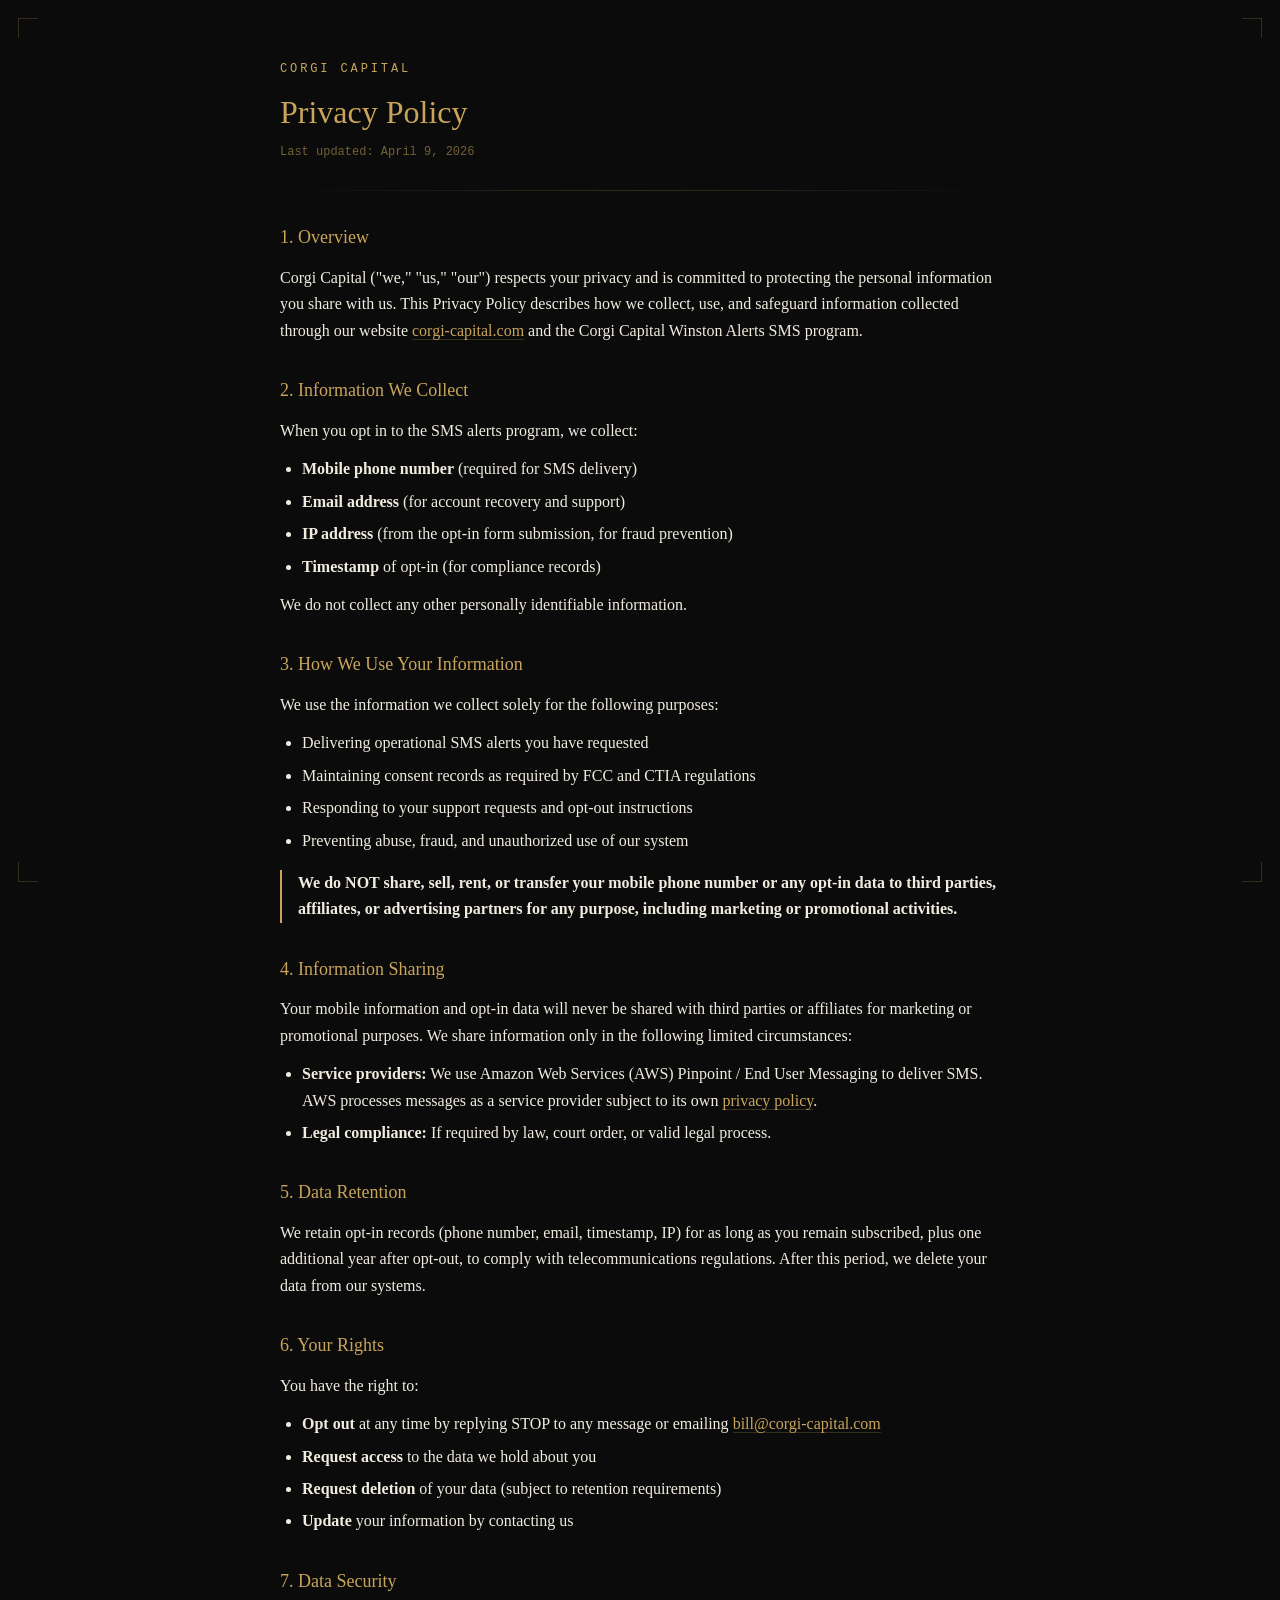
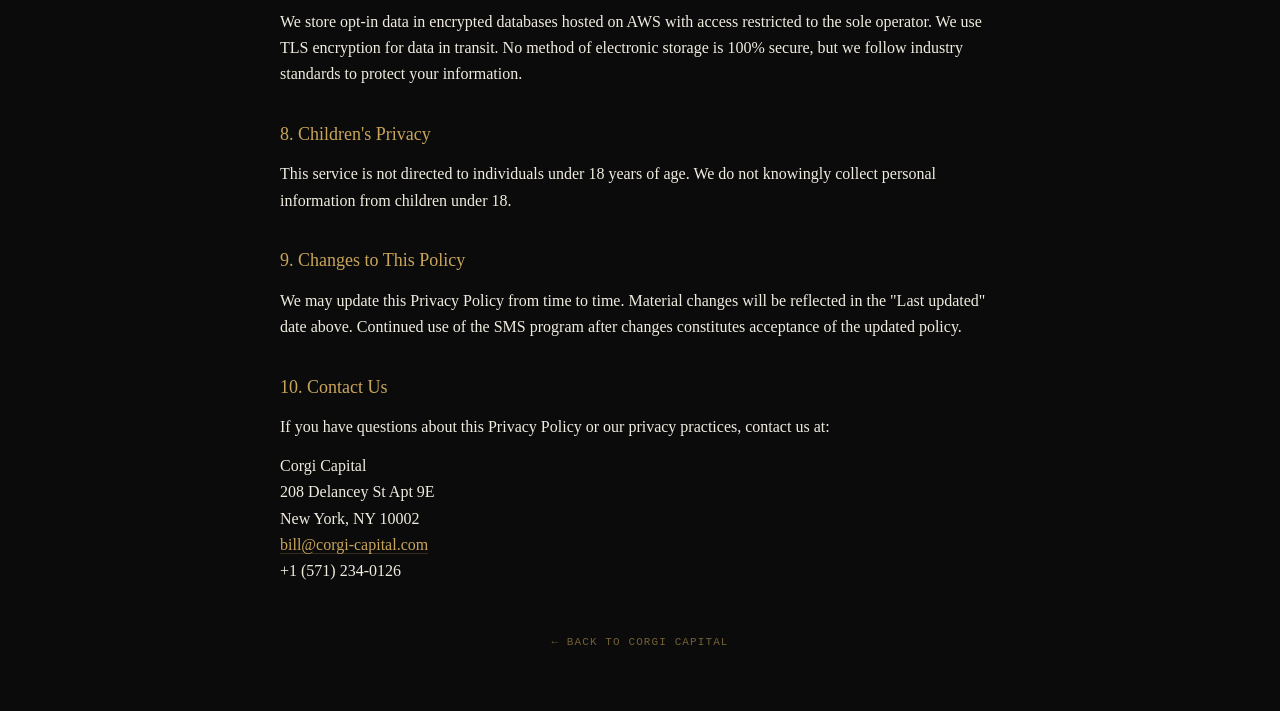
==== privacy/index.html @ 41458cdb "Add SMS opt-in flow + Terms + Privacy for Winston Alerts Required for AWS Pinpoint toll-free SMS reg" ====
<!DOCTYPE html>
<html lang="en">
<head>
  <meta charset="UTF-8" />
  <meta name="viewport" content="width=device-width, initial-scale=1.0" />
  <title>Privacy Policy &mdash; Corgi Capital</title>
  <meta name="description" content="Privacy policy for Corgi Capital and the Winston SMS alerts program." />
  <link rel="canonical" href="https://corgi-capital.com/privacy" />
  <style>
    :root {
      --black:    #0b0b0b;
      --ivory:    #f0ece0;
      --gold:     #c9a55a;
      --gold-dim: rgba(201,165,90,0.55);
      --gold-line:rgba(201,165,90,0.22);
    }
    * { box-sizing: border-box; margin: 0; padding: 0; }
    body {
      background: var(--black);
      color: var(--ivory);
      font-family: 'Cormorant Garamond', Georgia, serif;
      -webkit-font-smoothing: antialiased;
      min-height: 100vh;
      padding: 60px 20px;
      line-height: 1.65;
    }
    .corner { position: fixed; width: 20px; height: 20px; }
    .c-tl { top: 18px; left: 18px;   border-top: 1px solid var(--gold-line); border-left:  1px solid var(--gold-line); }
    .c-tr { top: 18px; right: 18px;  border-top: 1px solid var(--gold-line); border-right: 1px solid var(--gold-line); }
    .c-bl { bottom: 18px; left: 18px;  border-bottom: 1px solid var(--gold-line); border-left:  1px solid var(--gold-line); }
    .c-br { bottom: 18px; right: 18px; border-bottom: 1px solid var(--gold-line); border-right: 1px solid var(--gold-line); }
    .container { max-width: 720px; margin: 0 auto; }
    .wordmark {
      font-family: 'Inconsolata', monospace;
      color: var(--gold);
      letter-spacing: 0.24em;
      font-size: 12px;
      text-transform: uppercase;
      margin-bottom: 6px;
    }
    h1 {
      font-family: 'Libre Baskerville', Georgia, serif;
      font-weight: 400;
      font-size: 32px;
      color: var(--gold);
      margin-bottom: 4px;
    }
    h2 {
      font-family: 'Libre Baskerville', Georgia, serif;
      font-weight: 400;
      font-size: 18px;
      color: var(--gold);
      margin-top: 32px;
      margin-bottom: 12px;
    }
    .meta {
      font-family: 'Inconsolata', monospace;
      color: var(--gold-dim);
      font-size: 12px;
      margin-bottom: 28px;
    }
    .rule {
      height: 1px;
      background: linear-gradient(to right, transparent, var(--gold-line), transparent);
      margin: 24px 0;
    }
    p { font-size: 16px; margin-bottom: 12px; }
    ul { padding-left: 22px; margin-bottom: 12px; }
    li { font-size: 16px; margin-bottom: 6px; }
    a {
      color: var(--gold);
      text-decoration: none;
      border-bottom: 1px solid var(--gold-line);
    }
    a:hover { border-bottom-color: var(--gold); }
    .back-link {
      display: block;
      text-align: center;
      margin-top: 48px;
      font-family: 'Inconsolata', monospace;
      font-size: 11px;
      color: var(--gold-dim);
      letter-spacing: 0.1em;
      text-transform: uppercase;
      border: none;
    }
    .emphasis {
      border-left: 2px solid var(--gold);
      padding-left: 16px;
      margin: 16px 0;
      color: var(--ivory);
    }
  </style>
</head>
<body>
  <div class="corner c-tl"></div>
  <div class="corner c-tr"></div>
  <div class="corner c-bl"></div>
  <div class="corner c-br"></div>

  <div class="container">
    <div class="wordmark">Corgi Capital</div>
    <h1>Privacy Policy</h1>
    <div class="meta">Last updated: April 9, 2026</div>

    <div class="rule"></div>

    <h2>1. Overview</h2>
    <p>Corgi Capital ("we," "us," "our") respects your privacy and is committed to protecting the personal information you share with us. This Privacy Policy describes how we collect, use, and safeguard information collected through our website <a href="https://corgi-capital.com">corgi-capital.com</a> and the Corgi Capital Winston Alerts SMS program.</p>

    <h2>2. Information We Collect</h2>
    <p>When you opt in to the SMS alerts program, we collect:</p>
    <ul>
      <li><strong>Mobile phone number</strong> (required for SMS delivery)</li>
      <li><strong>Email address</strong> (for account recovery and support)</li>
      <li><strong>IP address</strong> (from the opt-in form submission, for fraud prevention)</li>
      <li><strong>Timestamp</strong> of opt-in (for compliance records)</li>
    </ul>
    <p>We do not collect any other personally identifiable information.</p>

    <h2>3. How We Use Your Information</h2>
    <p>We use the information we collect solely for the following purposes:</p>
    <ul>
      <li>Delivering operational SMS alerts you have requested</li>
      <li>Maintaining consent records as required by FCC and CTIA regulations</li>
      <li>Responding to your support requests and opt-out instructions</li>
      <li>Preventing abuse, fraud, and unauthorized use of our system</li>
    </ul>

    <div class="emphasis">
      <p><strong>We do NOT share, sell, rent, or transfer your mobile phone number or any opt-in data to third parties, affiliates, or advertising partners for any purpose, including marketing or promotional activities.</strong></p>
    </div>

    <h2>4. Information Sharing</h2>
    <p>Your mobile information and opt-in data will never be shared with third parties or affiliates for marketing or promotional purposes. We share information only in the following limited circumstances:</p>
    <ul>
      <li><strong>Service providers:</strong> We use Amazon Web Services (AWS) Pinpoint / End User Messaging to deliver SMS. AWS processes messages as a service provider subject to its own <a href="https://aws.amazon.com/privacy/">privacy policy</a>.</li>
      <li><strong>Legal compliance:</strong> If required by law, court order, or valid legal process.</li>
    </ul>

    <h2>5. Data Retention</h2>
    <p>We retain opt-in records (phone number, email, timestamp, IP) for as long as you remain subscribed, plus one additional year after opt-out, to comply with telecommunications regulations. After this period, we delete your data from our systems.</p>

    <h2>6. Your Rights</h2>
    <p>You have the right to:</p>
    <ul>
      <li><strong>Opt out</strong> at any time by replying STOP to any message or emailing <a href="mailto:bill@corgi-capital.com">bill@corgi-capital.com</a></li>
      <li><strong>Request access</strong> to the data we hold about you</li>
      <li><strong>Request deletion</strong> of your data (subject to retention requirements)</li>
      <li><strong>Update</strong> your information by contacting us</li>
    </ul>

    <h2>7. Data Security</h2>
    <p>We store opt-in data in encrypted databases hosted on AWS with access restricted to the sole operator. We use TLS encryption for data in transit. No method of electronic storage is 100% secure, but we follow industry standards to protect your information.</p>

    <h2>8. Children's Privacy</h2>
    <p>This service is not directed to individuals under 18 years of age. We do not knowingly collect personal information from children under 18.</p>

    <h2>9. Changes to This Policy</h2>
    <p>We may update this Privacy Policy from time to time. Material changes will be reflected in the "Last updated" date above. Continued use of the SMS program after changes constitutes acceptance of the updated policy.</p>

    <h2>10. Contact Us</h2>
    <p>If you have questions about this Privacy Policy or our privacy practices, contact us at:</p>
    <p>Corgi Capital<br>
    208 Delancey St Apt 9E<br>
    New York, NY 10002<br>
    <a href="mailto:bill@corgi-capital.com">bill@corgi-capital.com</a><br>
    +1 (571) 234-0126</p>

    <a href="/" class="back-link">&larr; Back to Corgi Capital</a>
  </div>
</body>
</html>
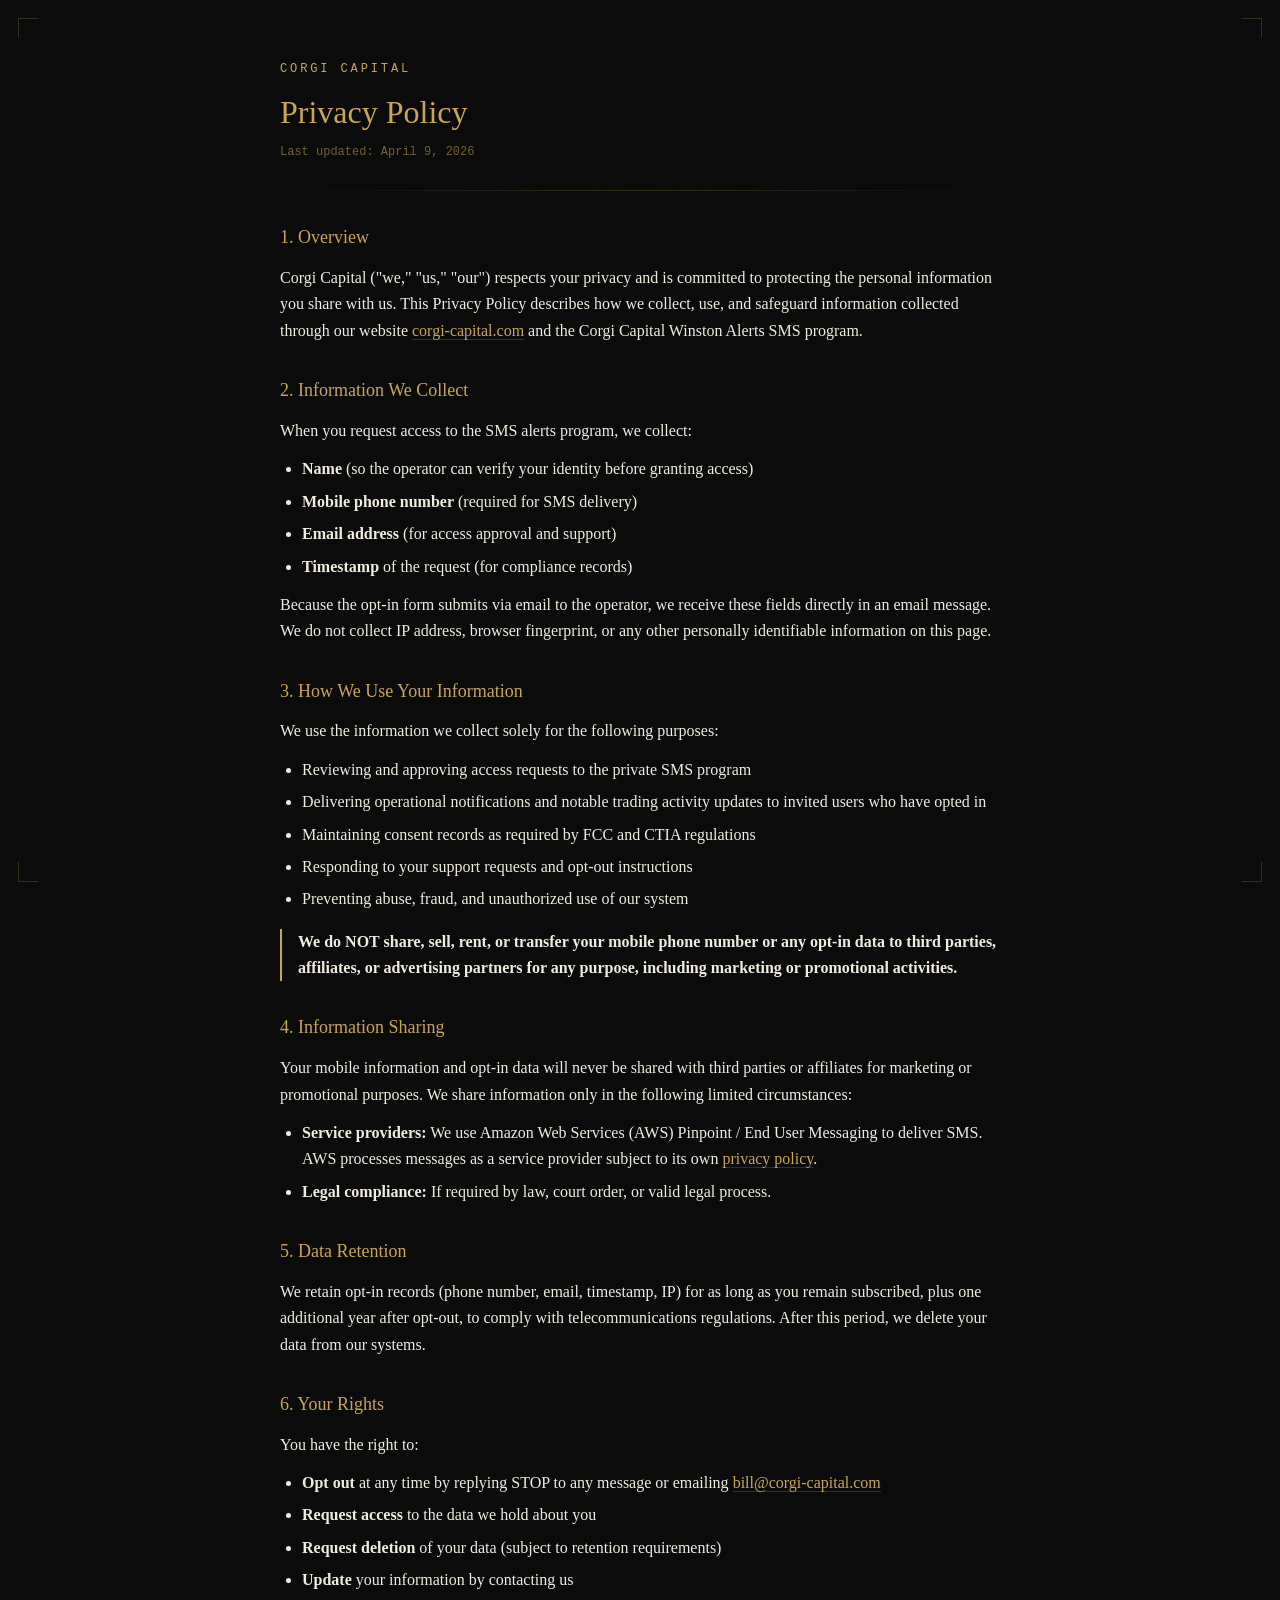
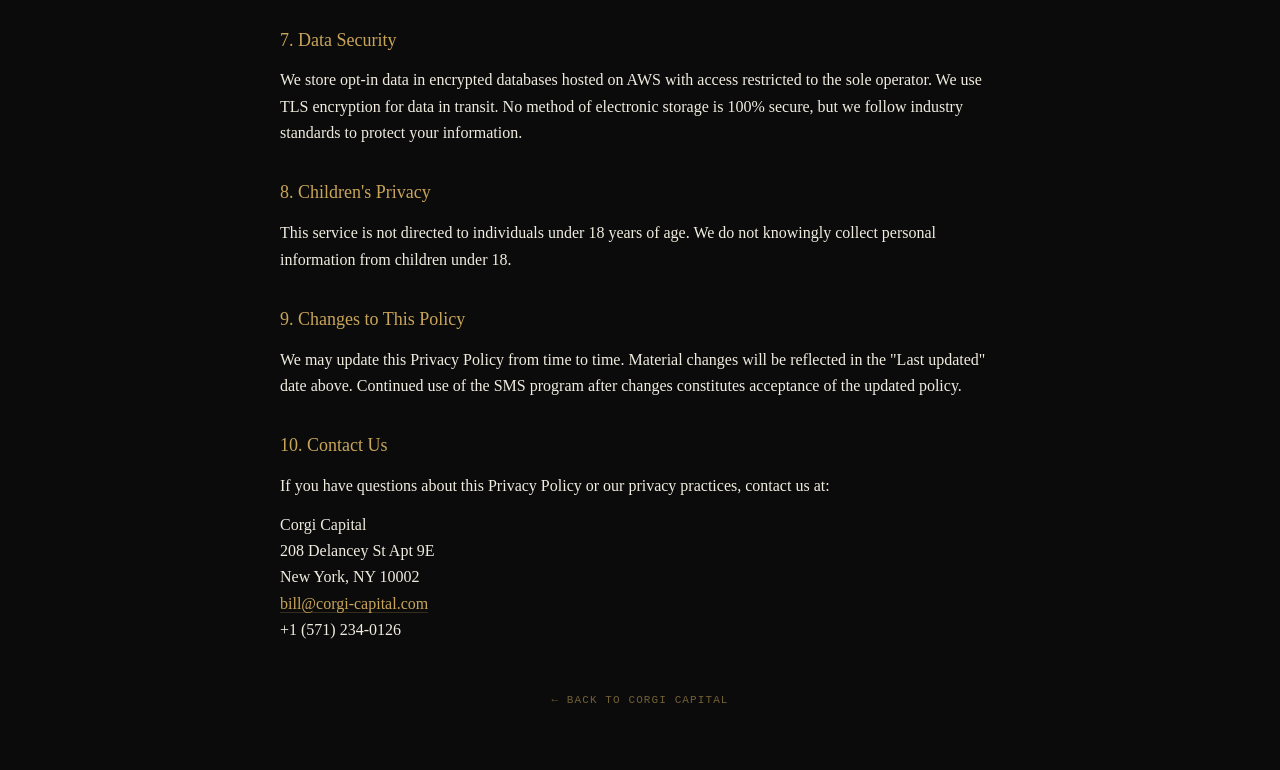
==== commit 170ba719: "Broaden SMS program to friends + invite-only workflow Pivoted Winston Alerts from operator-only to a" ====
--- a/privacy/index.html
+++ b/privacy/index.html
@@ -3,6 +3,7 @@
 <head>
   <meta charset="UTF-8" />
   <meta name="viewport" content="width=device-width, initial-scale=1.0" />
+  <meta name="robots" content="noindex, nofollow" />
   <title>Privacy Policy &mdash; Corgi Capital</title>
   <meta name="description" content="Privacy policy for Corgi Capital and the Winston SMS alerts program." />
   <link rel="canonical" href="https://corgi-capital.com/privacy" />
@@ -109,19 +110,20 @@
     <p>Corgi Capital ("we," "us," "our") respects your privacy and is committed to protecting the personal information you share with us. This Privacy Policy describes how we collect, use, and safeguard information collected through our website <a href="https://corgi-capital.com">corgi-capital.com</a> and the Corgi Capital Winston Alerts SMS program.</p>
 
     <h2>2. Information We Collect</h2>
-    <p>When you opt in to the SMS alerts program, we collect:</p>
+    <p>When you request access to the SMS alerts program, we collect:</p>
     <ul>
+      <li><strong>Name</strong> (so the operator can verify your identity before granting access)</li>
       <li><strong>Mobile phone number</strong> (required for SMS delivery)</li>
-      <li><strong>Email address</strong> (for account recovery and support)</li>
-      <li><strong>IP address</strong> (from the opt-in form submission, for fraud prevention)</li>
-      <li><strong>Timestamp</strong> of opt-in (for compliance records)</li>
+      <li><strong>Email address</strong> (for access approval and support)</li>
+      <li><strong>Timestamp</strong> of the request (for compliance records)</li>
     </ul>
-    <p>We do not collect any other personally identifiable information.</p>
+    <p>Because the opt-in form submits via email to the operator, we receive these fields directly in an email message. We do not collect IP address, browser fingerprint, or any other personally identifiable information on this page.</p>
 
     <h2>3. How We Use Your Information</h2>
     <p>We use the information we collect solely for the following purposes:</p>
     <ul>
-      <li>Delivering operational SMS alerts you have requested</li>
+      <li>Reviewing and approving access requests to the private SMS program</li>
+      <li>Delivering operational notifications and notable trading activity updates to invited users who have opted in</li>
       <li>Maintaining consent records as required by FCC and CTIA regulations</li>
       <li>Responding to your support requests and opt-out instructions</li>
       <li>Preventing abuse, fraud, and unauthorized use of our system</li>
